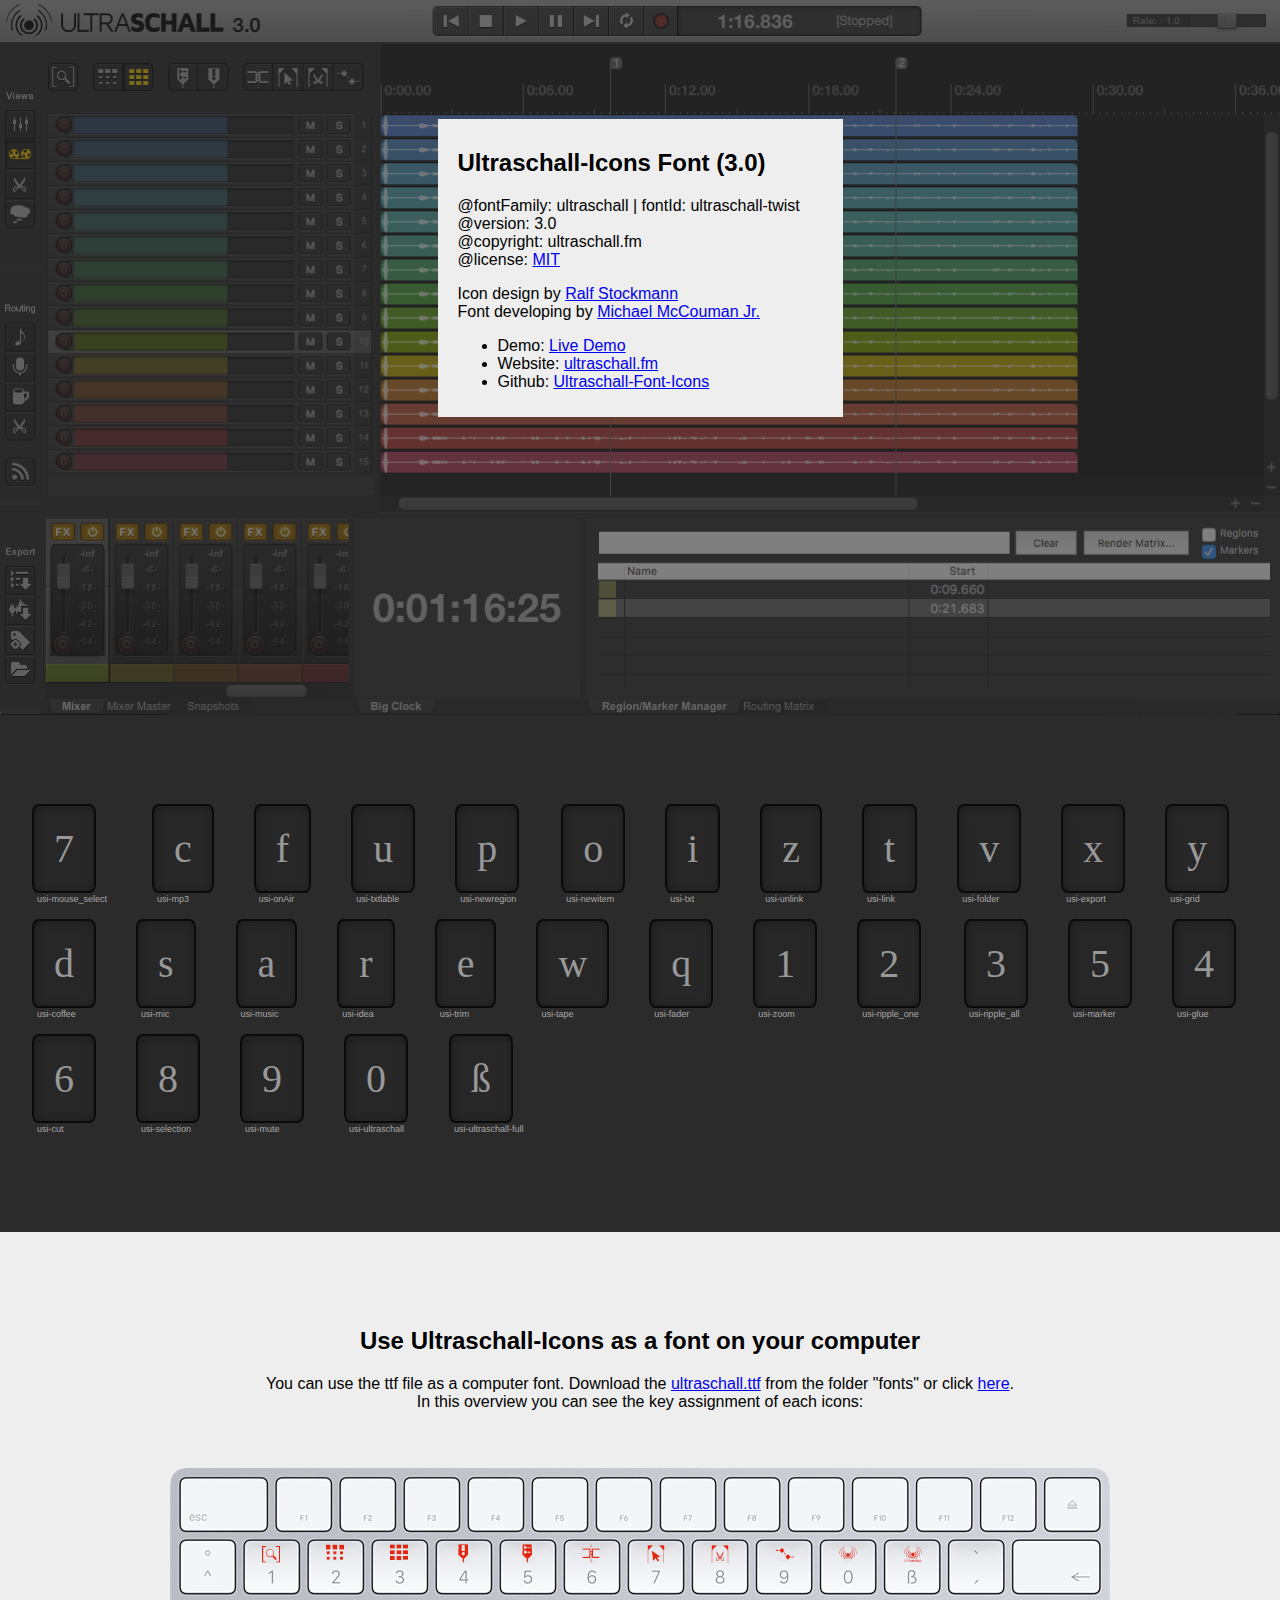
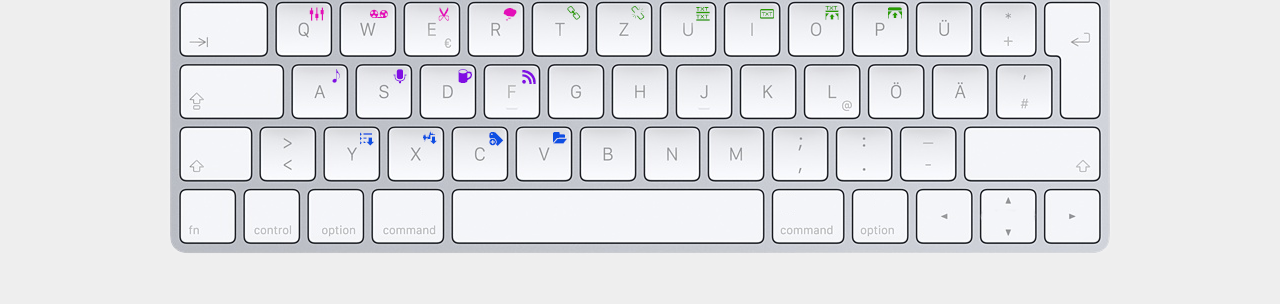
==== index.html @ 84d2123a "Version 3.0" ====
<!DOCTYPE html>
<html lang="en">
<head>
    <meta charset="UTF-8">
    <title>Ultraschall Icons 3.0 (demo view)</title>

    <!--
    Font Icon "ultraschall" for new web design "Ultraschall-Twist".

    @fontFamily: ultraschall
  	@majorVersion: 3
  	@minorVersion: 0
  	@description: Ultraschall Icons
  	@copyright: ultraschall.fm - icons by Ralf Stockmann
  	@designer: Michael McCouman Jr.
  	@designerURL: http://wikibyte.org
  	@version: Version 3.0
  	@fontId: ultraschall-twist
  	@psName: ultraschall
  	@subFamily: Regular
  	@fullName: ultraschall
    -->

    <link rel="stylesheet" href="demo/style.css">
    <!--[if lt IE 8]><!-->
        <link rel="stylesheet" href="css/ie7.css">
    <!--<![endif]-->
    <style>
        body {
            margin: 0;
            padding: 0;
            font-family: arial;
            background-color: #2b2b2b;
        }

        div div.grid p {
            margin: 0;
            padding: 25px;
            font-size: 9px;
            font-family: arial;
            color: #aaa;
        }

        i {
            margin: 20px;
            padding: 20px;
            font-size: 40px;

            border: 2px solid #0a0a0a;
            border-radius: 10%;
            -webkit-border-radius: 10%;
            -moz-border-radius: 10%;

            background: #272727;
            color: #989898;

            -webkit-box-shadow: inset 1px 1px 14px -6px rgba(0,0,0,0.75);
			      -moz-box-shadow: inset 1px 1px 14px -6px rgba(0,0,0,0.75);
			      box-shadow: inset 1px 1px 14px -6px rgba(0,0,0,0.75);
        }

        i:hover {
            margin: 20px;
            padding: 20px;
            font-size: 40px;

            border: 2px solid #0a0a0a;
            border-radius: 10%;
            -webkit-border-radius: 10%;
            -moz-border-radius: 10%;

            background: #424341;
            color: #fff;

            -webkit-box-shadow: inset 1px 1px 14px -2px rgba(0,0,0,0.75);
			      -moz-box-shadow: inset 1px 1px 14px -2px rgba(0,0,0,0.75);
			      box-shadow: inset 1px 1px 14px -2px rgba(0,0,0,0.75);
        }

        i:active {
            margin: 20px;
            padding: 20px;
            font-size: 40px;

            border: 2px solid #0a0a0a;
            border-radius: 10%;
            -webkit-border-radius: 10%;
            -moz-border-radius: 10%;

            background: #272727;
            color: #ffcc00;


            -webkit-box-shadow: inset 4px 9px 17px -3px rgba(0,0,0,0.75);
			      -moz-box-shadow: inset 4px 9px 17px -3px rgba(0,0,0,0.75);
			      box-shadow: inset 4px 9px 17px -3px rgba(0,0,0,0.75);
        }

        .grid {
            width: auto;
            float: left;
            padding-bottom: 15px;
        }

        .icon-infobox {
        	  margin-top: -600px;
    		    position: relative;
    		    margin-bottom: 400px;
        }

        .icon-infos {
        		width: 365px;
            margin-top: -12px;
            margin-bottom: 12px;
            padding: 10px 20px;
        		background: #eee;
        		text-align: left;
        }

        .us-screen img {
          	width: 100%;
          	opacity: 0.4;
        }

        .icon-page {
            margin-top: 52px;
    		    margin-bottom: 50px;
    		    padding: 12px;
        }

        .break {
          	clear:both;
          	padding: 35px;
        }

        .key-infos {
          	margin-top: -12px;
        		background: #eee;
        		padding: 75px 30px 20px 30px;
        }

        .shortcodes {
          	margin-top: 33px;
          	text-align: center;
        }
    </style>
</head>
<body>

<div class="us-screen">
	<img src="demo/us-screen.png">
</div>
<center>
<div class="icon-infobox">
<div class="icon-infos">
	<h2>Ultraschall-Icons Font (3.0)</h2>

  	<p>
  		@fontFamily: ultraschall | fontId: ultraschall-twist<br>
  		@version: 3.0<br>
  		@copyright: ultraschall.fm<br>
  		@license: <a href="https://github.com/Ultraschall/US-Font-Icons/blob/master/LICENSE">MIT</a>
  	</p>

  	<p>
  		Icon design by <a href="https://twitter.com/rstockm">Ralf Stockmann</a><br>
  		Font developing by <a href="https://twitter.com/McCouman">Michael McCouman Jr.</a>
  	</p>

  	<ul>
  		<li>Demo: <a href="http://us-fonticon.wikibyte.org/">Live Demo</a></li>
  		<li>Website: <a href="http://ultraschall.fm">ultraschall.fm</a></li>
  		<li>Github: <a href="https://github.com/Ultraschall/US-Font-Icons">Ultraschall-Font-Icons</a></li>
  	<ul>
</div>
</center>

</div>




<div class="icon-page">
<!-- v3.0 -->

<div class="grid">
    <i class="usi-mouse_select"></i>

    <p> usi-mouse_select</p>
</div>

<div class="grid">
    <i class="usi-mp3"></i>

    <p> usi-mp3</p>
</div>

<div class="grid">
    <i class="usi-onAir"></i>

    <p> usi-onAir</p>
</div>



<!-- v2.0 -->

<div class="grid">
    <i class="usi-txtlable"></i>

    <p> usi-txtlable</p>
</div>


<div class="grid">
    <i class="usi-newregion"></i>

    <p> usi-newregion</p>
</div>


<div class="grid">
    <i class="usi-newitem"></i>

    <p> usi-newitem</p>
</div>


<div class="grid">
    <i class="usi-txt"></i>

    <p> usi-txt</p>
</div>


<!-- v1.0 -->

<div class="grid">
    <i class="usi-unlink"></i>

    <p> usi-unlink</p>
</div>


<div class="grid">
    <i class="usi-link"></i>

    <p> usi-link</p>
</div>


<div class="grid">
    <i class="usi-folder"></i>

    <p> usi-folder</p>
</div>


<div class="grid">
    <i class="usi-export"></i>

    <p> usi-export</p>
</div>


<div class="grid">
    <i class="usi-grid"></i>

    <p> usi-grid</p>
</div>


<div class="grid">
    <i class="usi-coffee"></i>

    <p> usi-coffee</p>
</div>


<div class="grid">
    <i class="usi-mic"></i>

    <p> usi-mic</p>
</div>


<div class="grid">
    <i class="usi-music"></i>

    <p> usi-music</p>
</div>


<div class="grid">
    <i class="usi-idea"></i>

    <p> usi-idea</p>
</div>


<div class="grid">
    <i class="usi-trim"></i>

    <p> usi-trim</p>
</div>


<div class="grid">
    <i class="usi-tape"></i>

    <p> usi-tape</p>
</div>


<div class="grid">
    <i class="usi-fader"></i>

    <p> usi-fader</p>
</div>


<div class="grid">
    <i class="usi-zoom"></i>

    <p> usi-zoom</p>
</div>


<div class="grid">
    <i class="usi-ripple_one"></i>

    <p> usi-ripple_one</p>
</div>


<div class="grid">
    <i class="usi-ripple_all"></i>

    <p> usi-ripple_all</p>
</div>


<div class="grid">
    <i class="usi-marker"></i>

    <p> usi-marker</p>
</div>


<div class="grid">
    <i class="usi-glue"></i>

    <p> usi-glue</p>
</div>


<div class="grid">
    <i class="usi-cut"></i>

    <p> usi-cut</p>
</div>


<div class="grid">
    <i class="usi-selection"></i>

    <p>usi-selection</p>
</div>


<div class="grid">
    <i class="usi-mute"></i>

    <p>usi-mute</p>
</div>


<div class="grid">
    <i class="usi-ultraschall"></i>

    <p>usi-ultraschall</p>
</div>


<div class="grid">
    <i class="usi-ultraschall-full"></i>

    <p>usi-ultraschall-full</p>
</div>

<!--end-->
</div>


<div class="break"></div>

<center>
    <div class="key-infos">
    	<h2>Use Ultraschall-Icons as a font on your computer</h2>
      	<p>
      		You can use the ttf file as a computer font. Download the <a href="https://github.com/Ultraschall/US-Font-Icons/blob/master/fonts/ultraschall.ttf?raw=true">ultraschall.ttf</a>
      		 from the folder "fonts" or click <a href="https://github.com/Ultraschall/US-Font-Icons/blob/master/fonts/ultraschall.ttf?raw=true">here</a>.
      		<br>
      		In this overview you can see the key assignment of each icons:
      	</p>
      <div class="shortcodes">
    		<img src="demo/font-shortcuts.png">
    	</div>
    </div>
</center>

</body>
</html>
---- demo/style.css ----
@font-face {
  font-family: 'ultraschall';
  src:  url('fonts/ultraschall.eot?n8o9v6');
  src:  url('fonts/ultraschall.eot?n8o9v6#iefix') format('embedded-opentype'),
    url('fonts/ultraschall.ttf?n8o9v6') format('truetype'),
    url('fonts/ultraschall.woff?n8o9v6') format('woff'),
    url('fonts/ultraschall.svg?n8o9v6#ultraschall') format('svg');
  font-weight: normal;
  font-style: normal;
}

[class^="usi-"], [class*=" usi-"] {
  font-family: 'ultraschall' !important;
  speak: none;
  font-style: normal;
  font-weight: normal;
  font-variant: normal;
  text-transform: none;
  line-height: 1;
  -webkit-font-smoothing: antialiased;
  -moz-osx-font-smoothing: grayscale;
}

.usi-ultraschall:before {
  content: "\30";
}
.usi-zoom:before {
  content: "\31";
}
.usi-ripple_one:before {
  content: "\32";
}
.usi-ripple_all:before {
  content: "\33";
}
.usi-glue:before {
  content: "\34";
}
.usi-marker:before {
  content: "\35";
}
.usi-cut:before {
  content: "\36";
}
.usi-mouse_select:before {
  content: "\37";
}
.usi-selection:before {
  content: "\38";
}
.usi-mute:before {
  content: "\39";
}
.usi-fader:before {
  content: "\71";
}
.usi-tape:before {
  content: "\77";
}
.usi-trim:before {
  content: "\65";
}
.usi-idea:before {
  content: "\72";
}
.usi-music:before {
  content: "\61";
}
.usi-mic:before {
  content: "\73";
}
.usi-coffee:before {
  content: "\64";
}
.usi-onAir:before {
  content: "\66";
}
.usi-grid:before {
  content: "\79";
}
.usi-export:before {
  content: "\78";
}
.usi-mp3:before {
  content: "\63";
}
.usi-folder:before {
  content: "\76";
}
.usi-link:before {
  content: "\74";
}
.usi-unlink:before {
  content: "\7a";
}
.usi-txtlable:before {
  content: "\75";
}
.usi-txt:before {
  content: "\69";
}
.usi-newitem:before {
  content: "\6f";
}
.usi-newregion:before {
  content: "\70";
}
.usi-ultraschall-full:before {
  content: "\df";
}
---- css/ie7.css ----
.usi-ultraschall {
  *zoom: expression(this.runtimeStyle['zoom'] = '1', this.innerHTML = '&#x30;');
}
.usi-zoom {
  *zoom: expression(this.runtimeStyle['zoom'] = '1', this.innerHTML = '&#x31;');
}
.usi-ripple_one {
  *zoom: expression(this.runtimeStyle['zoom'] = '1', this.innerHTML = '&#x32;');
}
.usi-ripple_all {
  *zoom: expression(this.runtimeStyle['zoom'] = '1', this.innerHTML = '&#x33;');
}
.usi-glue {
  *zoom: expression(this.runtimeStyle['zoom'] = '1', this.innerHTML = '&#x34;');
}
.usi-marker {
  *zoom: expression(this.runtimeStyle['zoom'] = '1', this.innerHTML = '&#x35;');
}
.usi-cut {
  *zoom: expression(this.runtimeStyle['zoom'] = '1', this.innerHTML = '&#x36;');
}
.usi-mouse_select {
  *zoom: expression(this.runtimeStyle['zoom'] = '1', this.innerHTML = '&#x37;');
}
.usi-selection {
  *zoom: expression(this.runtimeStyle['zoom'] = '1', this.innerHTML = '&#x38;');
}
.usi-mute {
  *zoom: expression(this.runtimeStyle['zoom'] = '1', this.innerHTML = '&#x39;');
}
.usi-fader {
  *zoom: expression(this.runtimeStyle['zoom'] = '1', this.innerHTML = '&#x71;');
}
.usi-tape {
  *zoom: expression(this.runtimeStyle['zoom'] = '1', this.innerHTML = '&#x77;');
}
.usi-trim {
  *zoom: expression(this.runtimeStyle['zoom'] = '1', this.innerHTML = '&#x65;');
}
.usi-idea {
  *zoom: expression(this.runtimeStyle['zoom'] = '1', this.innerHTML = '&#x72;');
}
.usi-music {
  *zoom: expression(this.runtimeStyle['zoom'] = '1', this.innerHTML = '&#x61;');
}
.usi-mic {
  *zoom: expression(this.runtimeStyle['zoom'] = '1', this.innerHTML = '&#x73;');
}
.usi-coffee {
  *zoom: expression(this.runtimeStyle['zoom'] = '1', this.innerHTML = '&#x64;');
}
.usi-onAir {
  *zoom: expression(this.runtimeStyle['zoom'] = '1', this.innerHTML = '&#x66;');
}
.usi-grid {
  *zoom: expression(this.runtimeStyle['zoom'] = '1', this.innerHTML = '&#x79;');
}
.usi-export {
  *zoom: expression(this.runtimeStyle['zoom'] = '1', this.innerHTML = '&#x78;');
}
.usi-mp3 {
  *zoom: expression(this.runtimeStyle['zoom'] = '1', this.innerHTML = '&#x63;');
}
.usi-folder {
  *zoom: expression(this.runtimeStyle['zoom'] = '1', this.innerHTML = '&#x76;');
}
.usi-link {
  *zoom: expression(this.runtimeStyle['zoom'] = '1', this.innerHTML = '&#x74;');
}
.usi-unlink {
  *zoom: expression(this.runtimeStyle['zoom'] = '1', this.innerHTML = '&#x7a;');
}
.usi-txtlable {
  *zoom: expression(this.runtimeStyle['zoom'] = '1', this.innerHTML = '&#x75;');
}
.usi-txt {
  *zoom: expression(this.runtimeStyle['zoom'] = '1', this.innerHTML = '&#x69;');
}
.usi-newitem {
  *zoom: expression(this.runtimeStyle['zoom'] = '1', this.innerHTML = '&#x6f;');
}
.usi-newregion {
  *zoom: expression(this.runtimeStyle['zoom'] = '1', this.innerHTML = '&#x70;');
}
.usi-ultraschall-full {
  *zoom: expression(this.runtimeStyle['zoom'] = '1', this.innerHTML = '&#xdf;');
}
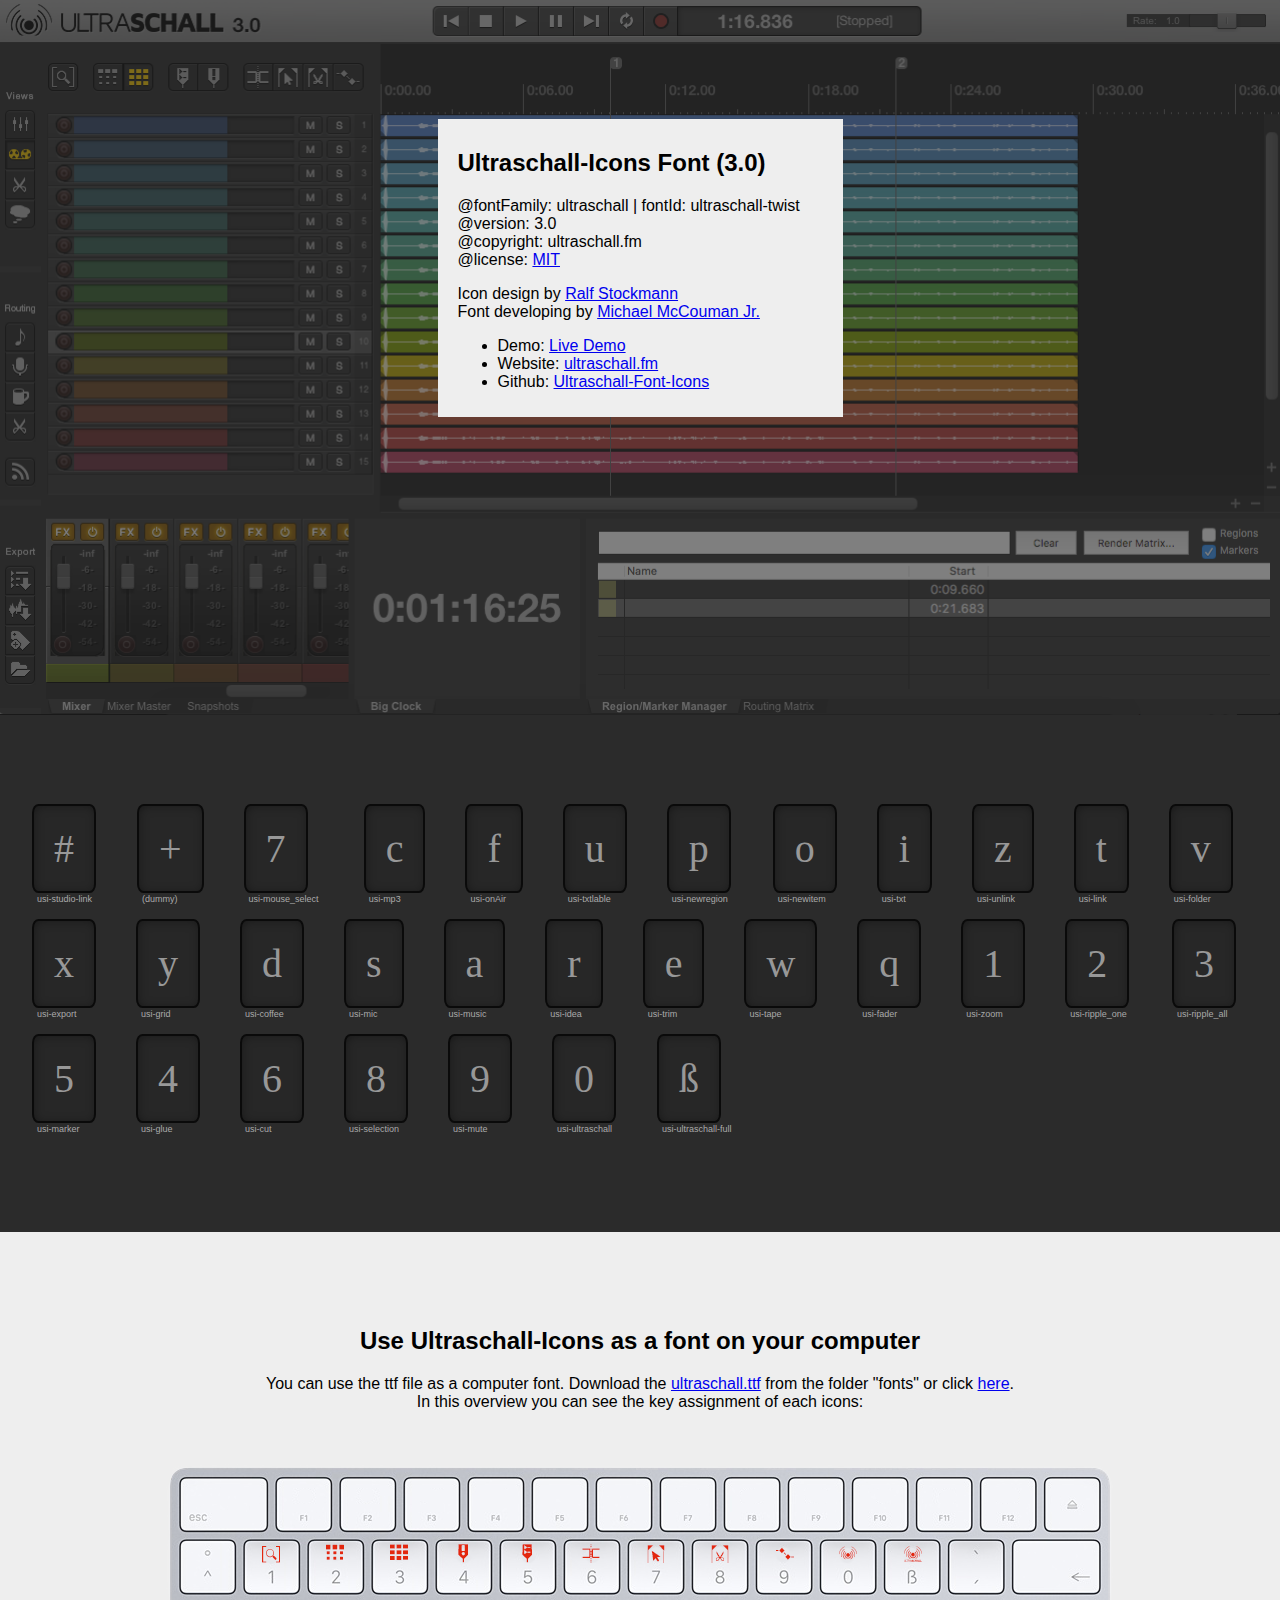
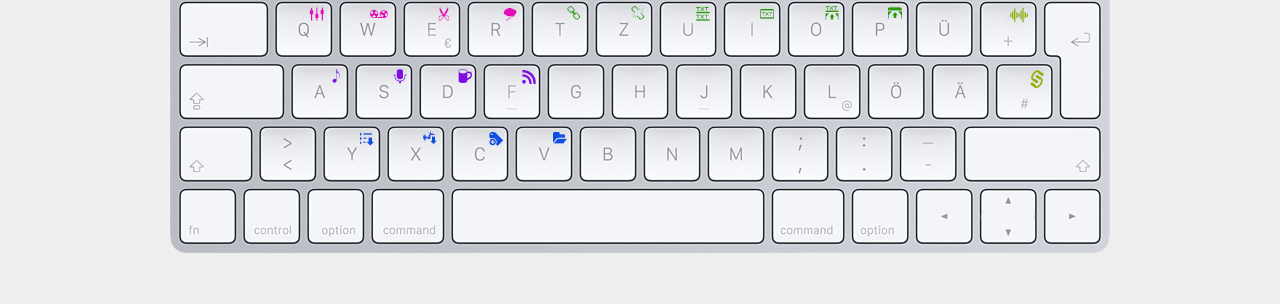
==== commit 66f44fe7: "Update 3.1" ====
--- a/index.html
+++ b/index.html
@@ -181,6 +181,21 @@
 
 
 <div class="icon-page">
+
+<!-- v3.0.1 -->
+
+<div class="grid">
+    <i class="usi-studio-link"></i>
+
+    <p> usi-studio-link</p>
+</div>
+
+<div class="grid">
+    <i class="usi-soundboard"></i>
+
+    <p> (dummy)</p>
+</div>
+
 <!-- v3.0 -->
 
 <div class="grid">
--- a/demo/style.css
+++ b/demo/style.css
@@ -1,10 +1,10 @@
 @font-face {
   font-family: 'ultraschall';
-  src:  url('fonts/ultraschall.eot?n8o9v6');
-  src:  url('fonts/ultraschall.eot?n8o9v6#iefix') format('embedded-opentype'),
-    url('fonts/ultraschall.ttf?n8o9v6') format('truetype'),
-    url('fonts/ultraschall.woff?n8o9v6') format('woff'),
-    url('fonts/ultraschall.svg?n8o9v6#ultraschall') format('svg');
+  src:  url('fonts/ultraschall.eot?xrj5pp');
+  src:  url('fonts/ultraschall.eot?xrj5pp#iefix') format('embedded-opentype'),
+    url('fonts/ultraschall.ttf?xrj5pp') format('truetype'),
+    url('fonts/ultraschall.woff?xrj5pp') format('woff'),
+    url('fonts/ultraschall.svg?xrj5pp#ultraschall') format('svg');
   font-weight: normal;
   font-style: normal;
 }
@@ -108,3 +108,9 @@
 .usi-ultraschall-full:before {
   content: "\df";
 }
+.usi-studio-link:before {
+  content: "\23";
+}
+.usi-soundboard:before {
+  content: "\2b";
+}
--- a/css/ie7.css
+++ b/css/ie7.css
@@ -85,4 +85,10 @@
 .usi-ultraschall-full {
   *zoom: expression(this.runtimeStyle['zoom'] = '1', this.innerHTML = '&#xdf;');
 }
+.usi-studio-link {
+  *zoom: expression(this.runtimeStyle['zoom'] = '1', this.innerHTML = '&#x23;');
+}
+.usi-soundboard {
+  *zoom: expression(this.runtimeStyle['zoom'] = '1', this.innerHTML = '&#x2b;');
+}
 
